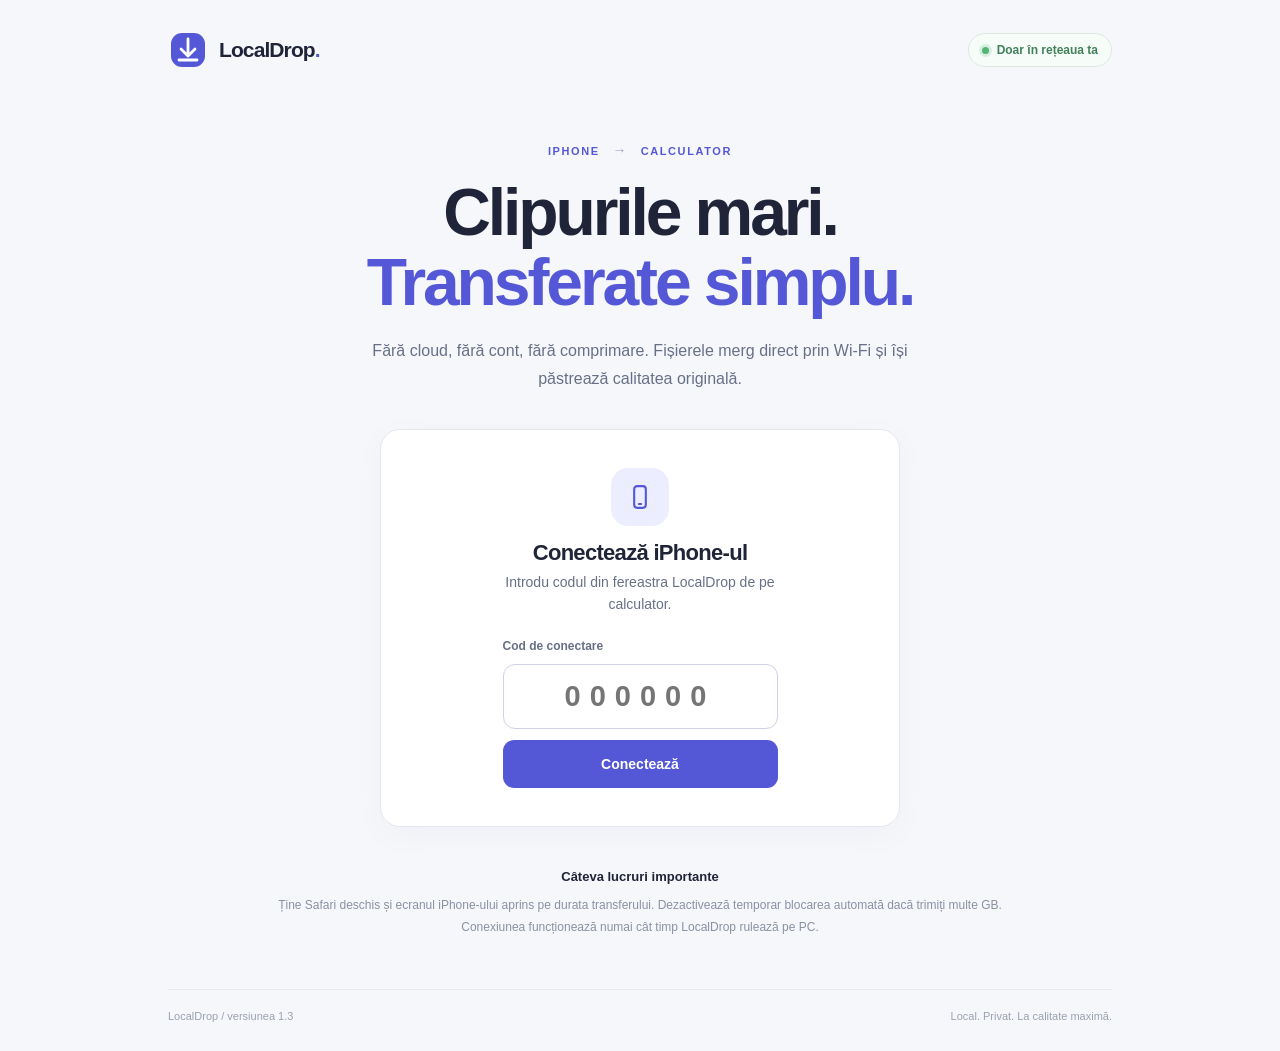
==== index.html @ 8d69be60 "Add files via upload" ====
<!--
This Source Code Form is subject to the terms of the Mozilla Public
License, v. 2.0. If a copy of the MPL was not distributed with this
file, You can obtain one at https://mozilla.org/MPL/2.0/.
-->
<!doctype html>
<html lang="ro">
<head>
  <meta charset="utf-8">
  <meta name="viewport" content="width=device-width, initial-scale=1, viewport-fit=cover">
  <meta name="theme-color" content="#f5f6f9">
  <title>LocalDrop — transferuri fără cloud</title>
  <link rel="stylesheet" href="/style.css">
</head>
<body>
  <div class="shell">
    <header class="header">
      <a class="brand" href="/" aria-label="LocalDrop">
        <span class="brand-mark" aria-hidden="true">
          <svg viewBox="0 0 40 40" fill="none"><rect x="3" y="3" width="34" height="34" rx="11" fill="currentColor"/><path d="M20 9v17m0 0-7-7m7 7 7-7M11 30h18" stroke="#fff" stroke-width="2.8" stroke-linecap="round" stroke-linejoin="round"/></svg>
        </span>
        <span>LocalDrop<span class="brand-point">.</span></span>
      </a>
      <span class="header-pill"><span class="online-dot"></span> Doar în rețeaua ta</span>
    </header>

    <main>
      <section class="hero">
        <div class="eyebrow">IPHONE <span class="eyebrow-arrow">→</span> CALCULATOR</div>
        <h1>Clipurile mari.<br><span>Transferate simplu.</span></h1>
        <p>Fără cloud, fără cont, fără comprimare. Fișierele merg direct prin Wi-Fi și își păstrează calitatea originală.</p>
      </section>

      <section id="pair-panel" class="panel pair-panel" hidden>
        <div class="panel-icon"><svg viewBox="0 0 24 24" fill="none" stroke="currentColor" stroke-width="1.8"><rect x="7" y="2.7" width="10" height="18.6" rx="2.6"/><path d="M11 18h2" stroke-linecap="round"/></svg></div>
        <h2>Conectează iPhone-ul</h2>
        <p>Introdu codul din fereastra LocalDrop de pe calculator.</p>
        <form id="pair-form" class="pair-form">
          <label for="pin">Cod de conectare</label>
          <input id="pin" type="text" inputmode="numeric" pattern="[0-9]{6}" maxlength="6" placeholder="000000" autocomplete="one-time-code" required>
          <button type="submit" class="button button-primary" id="pair-button">Conectează</button>
        </form>
        <p id="pair-error" class="error" role="alert" hidden></p>
      </section>

      <section id="main-panel" hidden>
        <div id="pc-panel" class="connect-card" hidden>
          <div class="connect-copy">
            <div class="step-tag">01 / CONECTARE</div>
            <h2>Deschide pe iPhone</h2>
            <p>Conectează iPhone-ul și calculatorul la același Wi-Fi, apoi introdu adresa în Safari.</p>
            <div class="address-line"><code id="lan-url">Se încarcă...</code><button type="button" id="copy-url" aria-label="Copiază adresa" title="Copiază adresa">Copiază</button></div>
          </div>
          <div class="pin-card">
            <span>COD DE CONECTARE</span>
            <strong id="pc-pin">······</strong>
            <small>Îl introduci pe iPhone</small>
          </div>
        </div>

        <section class="upload-card">
          <div class="upload-head">
            <div><div class="step-tag"><span id="upload-step">02 / TRANSFER</span></div><h2>Trimite fișiere</h2><p>Alege filmările originale din Poze sau Fișiere.</p></div>
            <span class="no-limit">Fără limită artificială</span>
          </div>
          <div id="dropzone" class="dropzone" tabindex="0" role="button" aria-label="Alege fișiere pentru transfer">
            <div class="drop-illustration">
              <svg viewBox="0 0 84 72" fill="none" aria-hidden="true"><rect x="13" y="11" width="47" height="49" rx="8" stroke="currentColor" stroke-width="2"/><path d="M24 26h25M24 35h16" stroke="currentColor" stroke-width="2" stroke-linecap="round"/><rect x="48" y="33" width="24" height="24" rx="7" fill="#e4e9ff" stroke="#6065d8" stroke-width="2"/><path d="M60 38v13m-5-5 5 5 5-5" stroke="#6065d8" stroke-width="2" stroke-linecap="round" stroke-linejoin="round"/></svg>
            </div>
            <strong>Atinge aici pentru a alege fișiere</strong>
            <span>Video MOV, MP4, ProRes și orice alte fișiere</span>
            <span class="choose-cta">Alege fișiere <span aria-hidden="true">↗</span></span>
            <input id="file-input" type="file" multiple aria-label="Alege fișiere" hidden>
          </div>
          <div class="upload-foot"><span>↗ Transfer direct, pe bucăți</span><span>♢ Calitate originală</span><span>↻ Reluare după întrerupere</span></div>
        </section>

        <section id="queue-panel" class="queue-panel" hidden>
          <div class="queue-heading"><h2>Transferuri</h2><button type="button" class="text-button" id="pause-button" hidden>Pauză</button></div>
          <div id="queue" class="queue"></div>
          <p class="queue-note">Dacă închizi pagina înainte de finalizare, alege din nou aceleași fișiere pentru a continua de unde a rămas.</p>
        </section>

        <section id="diagnostics" class="diagnostics-card">
          <div class="diagnostics-top">
            <div>
              <div class="step-tag">03 / DIAGNOSTIC</div>
              <h2>Test de viteză local</h2>
              <p>Măsoară legătura iPhone–PC, fără internet și fără să citească videoclipul.</p>
            </div>
            <button type="button" class="button button-secondary" id="speed-test">Testează rețeaua</button>
          </div>
          <div id="speed-result" class="diag-result" role="status" aria-live="polite">Nu ai rulat încă testul.</div>
          <div class="diagnostics-bottom">
            <strong>Jurnal transfer</strong>
            <button type="button" class="text-button" id="copy-diagnostics">Copiază diagnosticul</button>
          </div>
          <pre id="diagnostic-log" class="diagnostic-log">Aici vor apărea timpii pentru citirea din telefon, trimiterea prin rețea și scrierea pe disc.</pre>
          <p class="diag-help">Dacă transferul este lent, trimite-ne rezultatul testului și jurnalul. Nu conține filmele sau codul de conectare.</p>
        </section>

        <div class="save-card"><span class="save-symbol" aria-hidden="true">✓</span><div><strong>Destinație pe calculator</strong><p id="save-folder">Se încarcă...</p><span id="free-space" class="muted"></span></div></div>
      </section>

      <div class="help"><strong>Câteva lucruri importante</strong><p>Ține Safari deschis și ecranul iPhone-ului aprins pe durata transferului. Dezactivează temporar blocarea automată dacă trimiți multe GB. Conexiunea funcționează numai cât timp LocalDrop rulează pe PC.</p></div>
    </main>

    <footer><span>LocalDrop / versiunea 1.3</span><span>Local. Privat. La calitate maximă.</span></footer>
  </div>
  <script>/*__BOOT__*/</script>
  <script src="/app.js" defer></script>
</body>
</html>
---- style.css ----
/*
This Source Code Form is subject to the terms of the Mozilla Public
License, v. 2.0. If a copy of the MPL was not distributed with this
file, You can obtain one at https://mozilla.org/MPL/2.0/.
*/

:root{--ink:#202438;--muted:#687087;--blue:#5458d6;--blueDark:#4247b8;--soft:#eef0ff;--border:#e5e7ee;--white:#fff;--bg:#f6f7fb}
*{box-sizing:border-box}
html{scroll-behavior:smooth}
body{margin:0;background:var(--bg);color:var(--ink);font-family:ui-sans-serif,-apple-system,BlinkMacSystemFont,"Segoe UI",Arial,sans-serif;-webkit-font-smoothing:antialiased}
button,input{font:inherit}
button{cursor:pointer}
.shell{max-width:1000px;padding:0 28px;margin:0 auto}
.header{display:flex;align-items:center;justify-content:space-between;padding:30px 0 22px}
.brand{display:flex;gap:11px;align-items:center;color:var(--ink);text-decoration:none;font-size:21px;font-weight:800;letter-spacing:-.9px}
.brand-mark{display:inline-flex;width:40px;height:40px;color:var(--blue)}.brand-mark svg{width:100%}
.brand-point{color:var(--blue)}
.header-pill{display:flex;align-items:center;gap:8px;border:1px solid #dfe9e1;color:#42805b;background:#f6fcf7;border-radius:99px;font-size:12px;font-weight:650;padding:9px 13px}
.online-dot{width:7px;height:7px;background:#53b477;border-radius:50%;box-shadow:0 0 0 3px #d8efdf}
.hero{text-align:center;padding:50px 0 36px}
.eyebrow,.step-tag{font-size:11px;letter-spacing:1.6px;font-weight:800;color:var(--blue)}
.eyebrow-arrow{margin:0 8px;color:#9a9fbb;font-size:14px}
h1{font-size:clamp(39px,6.7vw,66px);line-height:1.06;letter-spacing:-3.1px;margin:20px auto 19px;font-weight:780}
h1 span{color:var(--blue)}
.hero p{font-size:16px;line-height:1.75;max-width:550px;margin:0 auto;color:var(--muted)}
h2{font-size:22px;letter-spacing:-.7px;margin:9px 0 10px}
p{line-height:1.6}
.connect-card,.upload-card,.pair-panel,.save-card,.queue-panel{background:var(--white);border:1px solid var(--border);box-shadow:0 8px 34px #22284a08;border-radius:20px}
.connect-card{display:flex;justify-content:space-between;gap:28px;align-items:center;padding:30px 32px;margin-bottom:22px}
.connect-copy{min-width:0;flex:1}
.connect-copy p,.upload-head p{color:var(--muted);font-size:14px;margin:0 0 17px;max-width:410px}
.address-line{display:flex;gap:8px;align-items:center;max-width:460px}
.address-line code{font-family:ui-monospace,SFMono-Regular,Consolas,monospace;min-width:0;overflow-wrap:anywhere;font-size:16px;color:#464bbb;background:#f0f1ff;border-radius:9px;padding:12px 14px;flex:1}
.address-line button{background:transparent;color:var(--blue);font-size:12px;border:1px solid #dadcf5;padding:12px;border-radius:9px;font-weight:800}
.pin-card{background:#eef0ff;text-align:center;padding:25px 28px;border-radius:15px;min-width:213px;display:flex;flex-direction:column;align-items:center}
.pin-card span{font-size:10px;font-weight:800;letter-spacing:1.6px;color:#6f75b5}
.pin-card strong{font-size:38px;letter-spacing:5px;margin:13px 0 7px;color:#4e52b9;font-variant-numeric:tabular-nums}
.pin-card small{color:#8386ad;font-size:11px}
.upload-card{padding:29px 31px}
.upload-head{display:flex;align-items:flex-start;justify-content:space-between;gap:16px}
.upload-head p{margin-bottom:24px}
.no-limit{color:#408367;background:#f0faf4;font-size:11px;font-weight:750;padding:9px 11px;border-radius:99px;white-space:nowrap}
.dropzone{border:2px dashed #d8dbef;background:#fbfbff;border-radius:14px;min-height:276px;display:flex;flex-direction:column;align-items:center;justify-content:center;gap:9px;outline:none;transition:background .15s,border-color .15s;padding:24px;text-align:center}
.dropzone:hover,.dropzone:focus-visible,.dropzone.dragover{border-color:#777bdf;background:#f3f4ff}
.drop-illustration{width:83px;color:#6c72bd;margin-bottom:1px}.drop-illustration svg{width:100%}
.dropzone strong{font-size:16px;letter-spacing:-.2px}
.dropzone>span{color:var(--muted);font-size:12px}
.dropzone .choose-cta{display:inline-flex;gap:14px;align-items:center;margin-top:11px;border-radius:10px;padding:12px 20px;background:var(--blue);color:#fff;font-size:13px;font-weight:800;box-shadow:0 4px 12px #5458d629}
.upload-foot{display:flex;gap:22px;justify-content:center;flex-wrap:wrap;padding:20px 5px 0;color:#8c93a7;font-size:11px}
.save-card{display:flex;gap:14px;padding:19px 22px;margin-top:22px;align-items:flex-start}
.save-symbol{width:32px;height:32px;border-radius:9px;background:#e8f7ed;color:#2e9a58;display:grid;place-items:center;font-weight:900;flex:none}
.save-card strong{font-size:13px}.save-card p{font-size:13px;color:#515972;margin:4px 0;overflow-wrap:anywhere}.muted{color:#9298a8;font-size:11px}
.pair-panel{text-align:center;max-width:520px;margin:0 auto 22px;padding:38px 40px}
.panel-icon{width:58px;height:58px;display:grid;place-items:center;background:#ecedff;border-radius:17px;color:var(--blue);margin:0 auto 14px}
.panel-icon svg{width:28px}
.pair-panel h2{margin:14px 0 4px}.pair-panel>p{font-size:14px;color:var(--muted);margin:5px auto 23px;max-width:310px}
.pair-form{display:flex;flex-direction:column;align-items:stretch;gap:11px;max-width:275px;margin:0 auto}
.pair-form label{text-align:left;font-size:12px;font-weight:750;color:var(--muted)}
.pair-form input{width:100%;letter-spacing:9px;text-align:center;font-size:29px;font-weight:760;padding:15px 6px;border-radius:12px;border:1px solid #cfd2e5;outline:none;color:var(--ink);font-variant-numeric:tabular-nums}
.pair-form input:focus{border-color:var(--blue);box-shadow:0 0 0 3px #5b5fd61c}
.button{border:0;border-radius:11px;padding:16px 20px;font-size:14px;font-weight:800}.button-primary{color:#fff;background:var(--blue)}.button-primary:hover{background:var(--blueDark)}.button:disabled{opacity:.55;cursor:default}
.error{color:#b93547!important;font-size:12px!important}
.queue-panel{padding:25px 28px;margin-top:22px}
.queue-heading{display:flex;align-items:center;justify-content:space-between}.queue-heading h2{margin:0 0 18px}
.text-button{color:var(--blue);background:#f0f1ff;border:0;border-radius:9px;padding:9px 15px;font-size:12px;font-weight:800}
.queue{display:flex;flex-direction:column;gap:12px}
.file-row{border:1px solid #e7e8f0;border-radius:12px;padding:14px 16px}
.file-top{display:flex;align-items:center;gap:10px}.file-icon{width:34px;height:34px;background:#eceeff;border-radius:9px;color:var(--blue);display:grid;place-items:center;font-weight:800;font-size:12px;flex:none}
.file-identity{flex:1;min-width:0}.file-identity strong{display:block;font-size:13px;overflow:hidden;text-overflow:ellipsis;white-space:nowrap}.file-identity small{color:#8a90a2;font-size:11px}
.file-status{color:#6b718c;font-size:11px;font-weight:700;white-space:nowrap}
.progress-track{height:6px;border-radius:99px;background:#edeef5;overflow:hidden;margin-top:13px}.progress-fill{height:100%;width:0%;border-radius:99px;background:var(--blue);transition:width .15s}
.file-row.completed .progress-fill{background:#4db880}.file-row.completed .file-status{color:#359966}.file-row.failed .file-status{color:#c63b50}
.queue-note{font-size:11px;color:#9499a9;margin:17px 0 0}
.help{max-width:760px;text-align:center;margin:40px auto 50px}.help strong{font-size:13px}.help p{color:#8a91a3;font-size:12px;line-height:1.9;margin:9px auto}
footer{display:flex;justify-content:space-between;gap:12px;border-top:1px solid #e6e8ee;padding:20px 0 29px;font-size:11px;color:#9aa1af}
[hidden]{display:none!important}
@media(max-width:700px){.shell{padding:0 17px}.header{padding:18px 0}.brand{font-size:20px}.header-pill{font-size:10px;padding:7px 9px}.hero{padding:40px 0 30px}h1{letter-spacing:-2px}.hero p{font-size:14px}.connect-card{flex-direction:column;align-items:stretch;padding:24px}.pin-card{min-width:0}.upload-card{padding:20px}.upload-head{flex-direction:column;gap:0}.no-limit{margin-bottom:15px}.dropzone{min-height:270px}.dropzone strong{font-size:14px}.upload-foot{gap:12px}.pair-panel{padding:30px 20px}.queue-panel{padding:20px 16px}.file-status{font-size:10px}.save-card{padding:15px}.help{margin:32px auto}footer{font-size:10px}}

/* LocalDrop 1.3 diagnostics */
.diagnostics-card{background:var(--white);border:1px solid var(--border);box-shadow:0 8px 34px #22284a08;border-radius:20px;padding:25px 28px;margin-top:22px}
.diagnostics-top{display:flex;align-items:center;justify-content:space-between;gap:16px}
.diagnostics-top h2{margin:7px 0}.diagnostics-top p{font-size:13px;color:var(--muted);margin:0}
.button-secondary{background:#eef0ff;color:var(--blue);white-space:nowrap;font-size:12px;padding:12px 15px}
.diag-result{background:#f6f7ff;border:1px solid #e4e6fa;border-radius:10px;padding:13px;margin:18px 0 22px;font-size:13px;font-weight:700;line-height:1.6;overflow-wrap:anywhere}
.diagnostics-bottom{display:flex;justify-content:space-between;align-items:center;gap:12px;margin-bottom:10px}
.diagnostics-bottom strong{font-size:13px}.diagnostic-log{white-space:pre-wrap;overflow-wrap:anywhere;background:#202438;color:#e4e9fc;border-radius:10px;font:11px/1.65 ui-monospace,SFMono-Regular,Consolas,monospace;padding:13px;max-height:240px;overflow-y:auto;margin:0}
.diag-help{font-size:11px;color:var(--muted);margin:12px 0 0}
@media(max-width:700px){.diagnostics-card{padding:20px 16px}.diagnostics-top{flex-direction:column;align-items:stretch}.button-secondary{width:100%}.diagnostics-bottom .text-button{font-size:11px;padding:8px}}
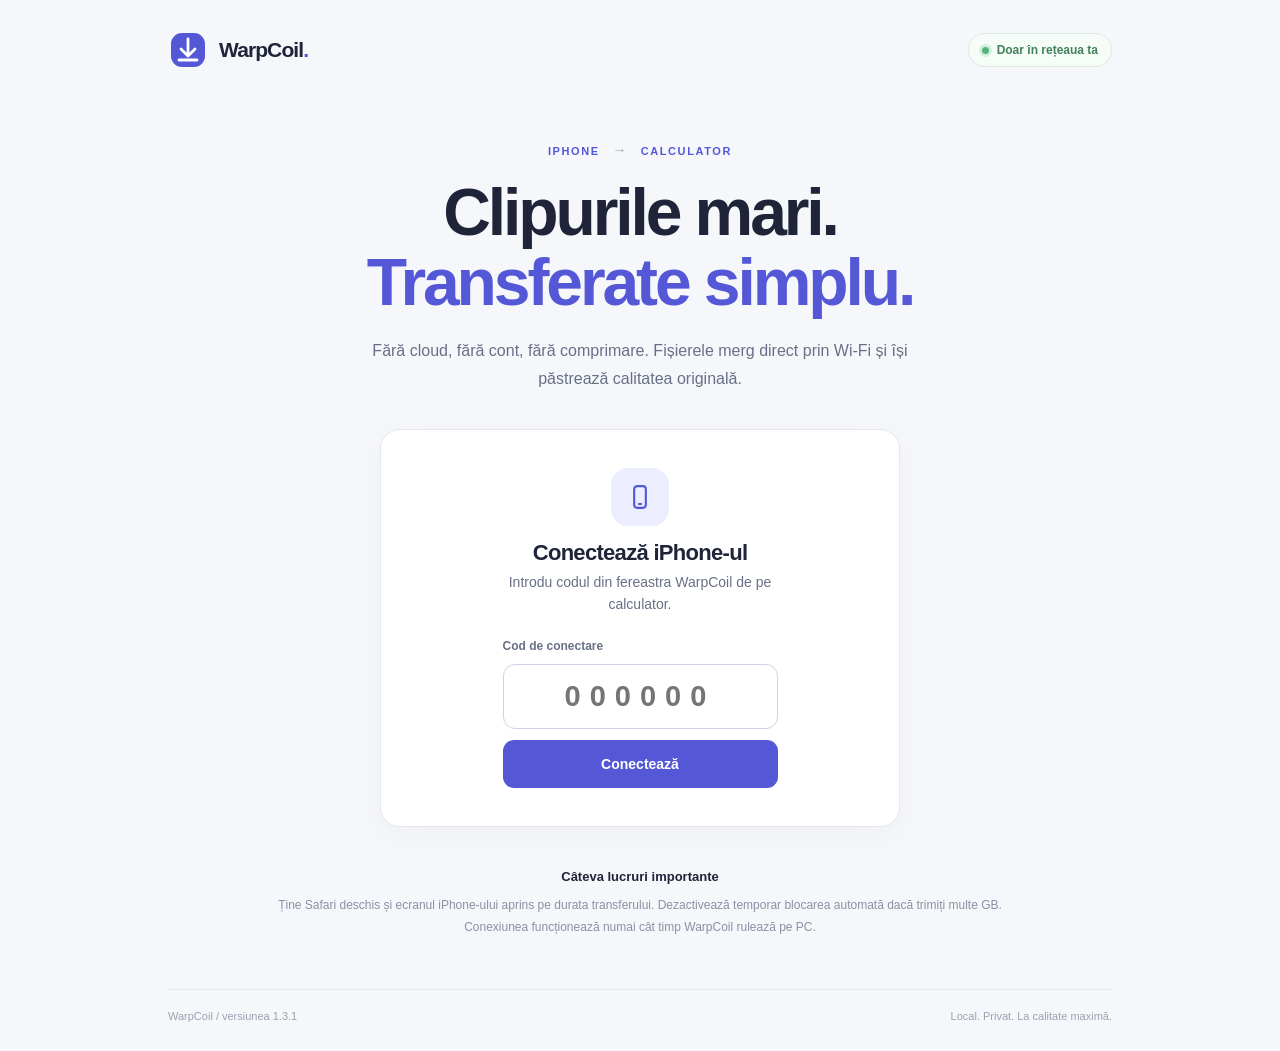
==== commit 723e14db: "Rebrand LocalDrop to WarpCoil v1.3.1 while preserving transfer compatibility" ====
--- a/index.html
+++ b/index.html
@@ -9,17 +9,17 @@
   <meta charset="utf-8">
   <meta name="viewport" content="width=device-width, initial-scale=1, viewport-fit=cover">
   <meta name="theme-color" content="#f5f6f9">
-  <title>LocalDrop — transferuri fără cloud</title>
+  <title>WarpCoil — transferuri fără cloud</title>
   <link rel="stylesheet" href="/style.css">
 </head>
 <body>
   <div class="shell">
     <header class="header">
-      <a class="brand" href="/" aria-label="LocalDrop">
+      <a class="brand" href="/" aria-label="WarpCoil">
         <span class="brand-mark" aria-hidden="true">
           <svg viewBox="0 0 40 40" fill="none"><rect x="3" y="3" width="34" height="34" rx="11" fill="currentColor"/><path d="M20 9v17m0 0-7-7m7 7 7-7M11 30h18" stroke="#fff" stroke-width="2.8" stroke-linecap="round" stroke-linejoin="round"/></svg>
         </span>
-        <span>LocalDrop<span class="brand-point">.</span></span>
+        <span>WarpCoil<span class="brand-point">.</span></span>
       </a>
       <span class="header-pill"><span class="online-dot"></span> Doar în rețeaua ta</span>
     </header>
@@ -34,7 +34,7 @@
       <section id="pair-panel" class="panel pair-panel" hidden>
         <div class="panel-icon"><svg viewBox="0 0 24 24" fill="none" stroke="currentColor" stroke-width="1.8"><rect x="7" y="2.7" width="10" height="18.6" rx="2.6"/><path d="M11 18h2" stroke-linecap="round"/></svg></div>
         <h2>Conectează iPhone-ul</h2>
-        <p>Introdu codul din fereastra LocalDrop de pe calculator.</p>
+        <p>Introdu codul din fereastra WarpCoil de pe calculator.</p>
         <form id="pair-form" class="pair-form">
           <label for="pin">Cod de conectare</label>
           <input id="pin" type="text" inputmode="numeric" pattern="[0-9]{6}" maxlength="6" placeholder="000000" autocomplete="one-time-code" required>
@@ -102,10 +102,10 @@
         <div class="save-card"><span class="save-symbol" aria-hidden="true">✓</span><div><strong>Destinație pe calculator</strong><p id="save-folder">Se încarcă...</p><span id="free-space" class="muted"></span></div></div>
       </section>
 
-      <div class="help"><strong>Câteva lucruri importante</strong><p>Ține Safari deschis și ecranul iPhone-ului aprins pe durata transferului. Dezactivează temporar blocarea automată dacă trimiți multe GB. Conexiunea funcționează numai cât timp LocalDrop rulează pe PC.</p></div>
+      <div class="help"><strong>Câteva lucruri importante</strong><p>Ține Safari deschis și ecranul iPhone-ului aprins pe durata transferului. Dezactivează temporar blocarea automată dacă trimiți multe GB. Conexiunea funcționează numai cât timp WarpCoil rulează pe PC.</p></div>
     </main>
 
-    <footer><span>LocalDrop / versiunea 1.3</span><span>Local. Privat. La calitate maximă.</span></footer>
+    <footer><span>WarpCoil / versiunea 1.3.1</span><span>Local. Privat. La calitate maximă.</span></footer>
   </div>
   <script>/*__BOOT__*/</script>
   <script src="/app.js" defer></script>
--- a/style.css
+++ b/style.css
@@ -76,7 +76,7 @@
 [hidden]{display:none!important}
 @media(max-width:700px){.shell{padding:0 17px}.header{padding:18px 0}.brand{font-size:20px}.header-pill{font-size:10px;padding:7px 9px}.hero{padding:40px 0 30px}h1{letter-spacing:-2px}.hero p{font-size:14px}.connect-card{flex-direction:column;align-items:stretch;padding:24px}.pin-card{min-width:0}.upload-card{padding:20px}.upload-head{flex-direction:column;gap:0}.no-limit{margin-bottom:15px}.dropzone{min-height:270px}.dropzone strong{font-size:14px}.upload-foot{gap:12px}.pair-panel{padding:30px 20px}.queue-panel{padding:20px 16px}.file-status{font-size:10px}.save-card{padding:15px}.help{margin:32px auto}footer{font-size:10px}}
 
-/* LocalDrop 1.3 diagnostics */
+/* WarpCoil 1.3 diagnostics */
 .diagnostics-card{background:var(--white);border:1px solid var(--border);box-shadow:0 8px 34px #22284a08;border-radius:20px;padding:25px 28px;margin-top:22px}
 .diagnostics-top{display:flex;align-items:center;justify-content:space-between;gap:16px}
 .diagnostics-top h2{margin:7px 0}.diagnostics-top p{font-size:13px;color:var(--muted);margin:0}
